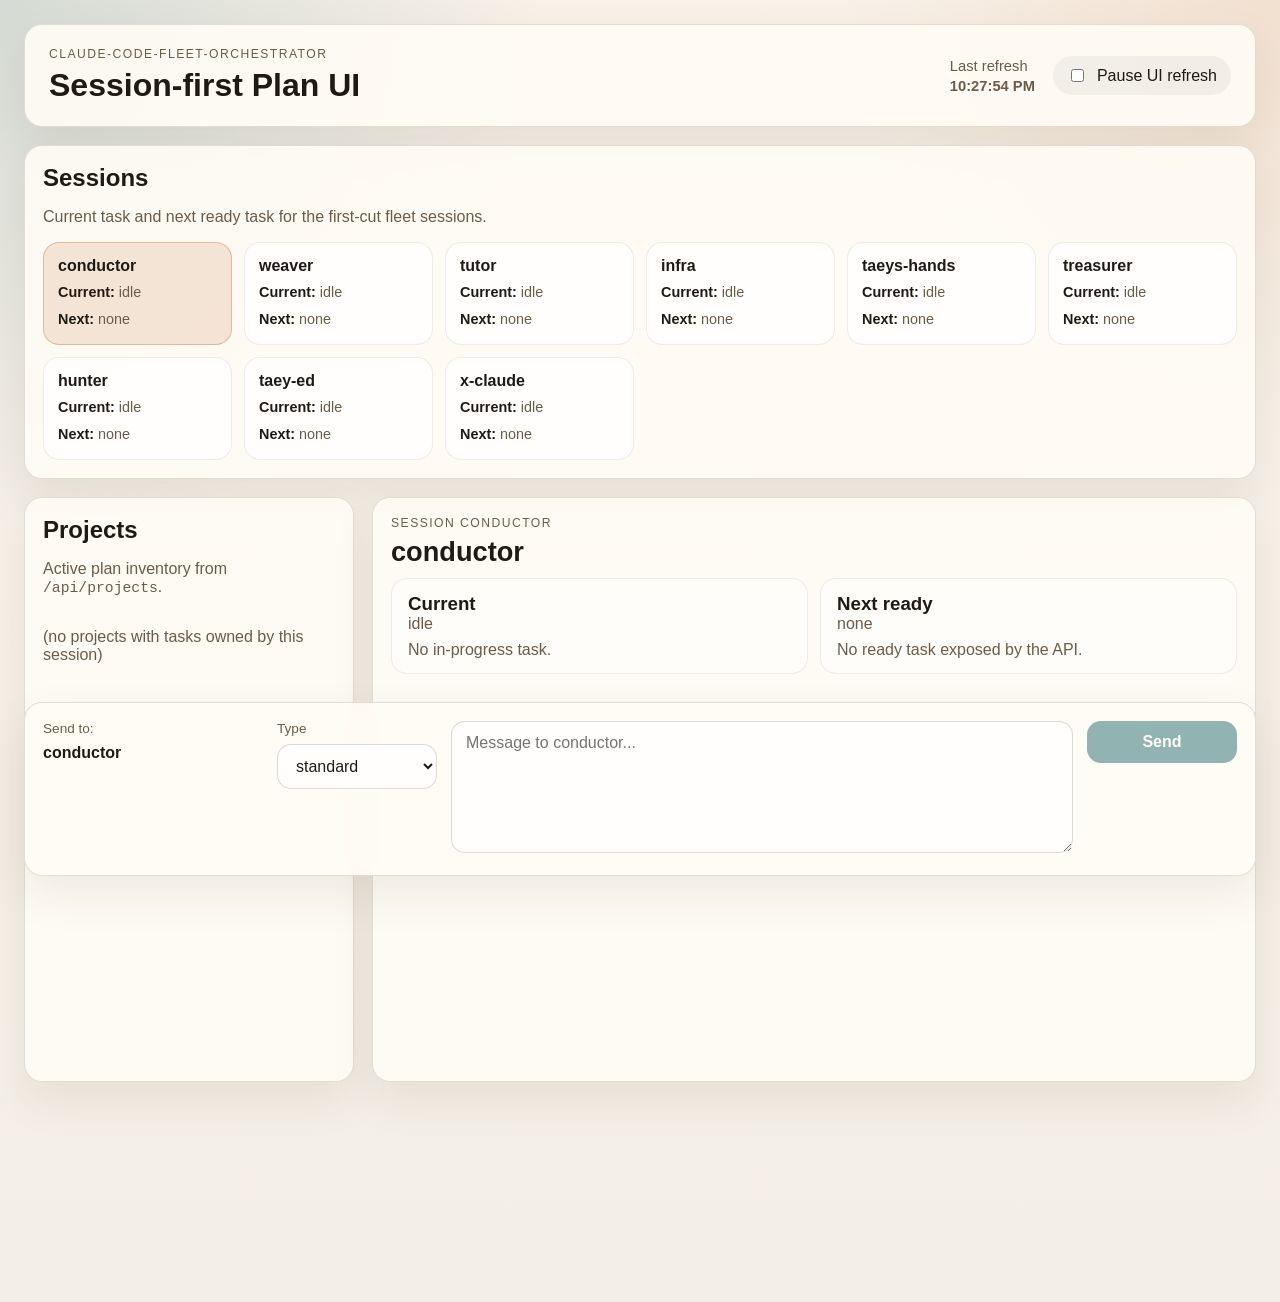
==== ui/index.html @ a8a3fcd7 "feat(refs-in-ui): 5-level refs + multi-section + root-relative resolution + dashboard drill-down" ====
<!DOCTYPE html>
<html lang="en">
<head>
  <meta charset="utf-8">
  <meta name="viewport" content="width=device-width, initial-scale=1">
  <title>Orchestrator Plan UI</title>
  <link rel="stylesheet" href="/ui/static/app.css">
</head>
<body>
  <div class="shell">
    <header class="topbar">
      <div>
        <p class="eyebrow">claude-code-fleet-orchestrator</p>
        <h1>Session-first Plan UI</h1>
      </div>
      <div class="topbar-controls">
        <div class="last-updated">
          <span>Last refresh</span>
          <strong id="last-updated">never</strong>
        </div>
        <label class="pause-toggle" title="Freezes UI auto-refresh while reading. Does NOT pause sessions or the discipline engine — that's per-session in Stage C.">
          <input type="checkbox" id="pause-toggle">
          <span>Pause UI refresh</span>
        </label>
      </div>
    </header>

    <section class="sessions-panel panel">
      <div class="panel-header">
        <h2>Sessions</h2>
        <p>Current task and next ready task for the first-cut fleet sessions.</p>
      </div>
      <div id="sessions-strip" class="sessions-strip"></div>
    </section>

    <main class="workspace">
      <aside class="projects-panel panel">
        <div class="panel-header">
          <h2>Projects</h2>
          <p>Active plan inventory from <code>/api/projects</code>.</p>
        </div>
        <div id="projects-list" class="projects-list"></div>
      </aside>

      <section class="details-panel panel">
        <div id="project-detail" class="project-detail empty-state">
          Select a project to inspect its phases, tasks, and user-stop-conditions.
        </div>
      </section>
    </main>

    <footer class="notify-bar panel">
      <form id="notify-form" class="notify-form">
        <div class="notify-meta">
          <span class="notify-target-label">Send to:</span>
          <strong id="notify-target">conductor</strong>
        </div>
        <label class="notify-type">
          <span>Type</span>
          <select id="notify-type">
            <option value="standard">standard</option>
            <option value="escalation">escalation</option>
            <option value="command">command</option>
            <option value="response_ready">response_ready</option>
          </select>
        </label>
        <label class="notify-input-wrap">
          <span class="visually-hidden">Session message</span>
          <textarea id="notify-input" rows="5" placeholder="Message to conductor..."></textarea>
        </label>
        <div class="notify-actions">
          <button id="notify-submit" type="submit" disabled>Send</button>
          <span id="notify-status" class="notify-status" aria-live="polite"></span>
        </div>
      </form>
    </footer>
  </div>

  <template id="status-badge-template">
    <span class="status-badge"></span>
  </template>

  <dialog id="ref-dialog">
    <form method="dialog">
      <h2 id="ref-dialog-title">Reference</h2>
      <p id="ref-dialog-meta" class="muted"></p>
      <pre id="ref-dialog-content"></pre>
      <button id="ref-dialog-close" type="button">Close</button>
    </form>
  </dialog>

  <script src="/ui/static/app.js"></script>
</body>
</html>
---- ui/static/app.css ----
:root {
  color-scheme: light;
  --bg: #f4efe6;
  --panel: rgba(255, 252, 246, 0.9);
  --panel-border: rgba(106, 83, 55, 0.18);
  --text: #1f1a14;
  --muted: #6b5b49;
  --accent: #0d5c63;
  --accent-soft: rgba(13, 92, 99, 0.12);
  --selected: rgba(201, 120, 60, 0.16);
  --pending: #b7791f;
  --doing: #0d5c63;
  --done: #2f855a;
  --failed: #c53030;
  --blocked: #7c3aed;
  --shadow: 0 18px 45px rgba(52, 36, 16, 0.08);
  --radius: 18px;
}

* {
  box-sizing: border-box;
}

body {
  margin: 0;
  min-height: 100vh;
  font-family: "IBM Plex Sans", "Segoe UI", sans-serif;
  color: var(--text);
  background:
    radial-gradient(circle at top left, rgba(13, 92, 99, 0.15), transparent 30%),
    radial-gradient(circle at top right, rgba(201, 120, 60, 0.14), transparent 24%),
    linear-gradient(180deg, #f8f1e8 0%, var(--bg) 100%);
}

code {
  font-family: "IBM Plex Mono", "SFMono-Regular", monospace;
  font-size: 0.92em;
}

.shell {
  padding: 24px;
  display: grid;
  gap: 18px;
  padding-bottom: 220px;
}

.topbar,
.panel {
  background: var(--panel);
  border: 1px solid var(--panel-border);
  box-shadow: var(--shadow);
  border-radius: var(--radius);
}

.topbar {
  display: flex;
  justify-content: space-between;
  align-items: center;
  gap: 24px;
  padding: 22px 24px;
}

.eyebrow {
  margin: 0 0 6px;
  text-transform: uppercase;
  letter-spacing: 0.12em;
  font-size: 0.76rem;
  color: var(--muted);
}

.topbar h1 {
  margin: 0;
  font-size: 2rem;
}

.topbar-controls {
  display: flex;
  align-items: center;
  gap: 18px;
}

.last-updated {
  display: grid;
  gap: 4px;
  font-size: 0.92rem;
  color: var(--muted);
}

.pause-toggle {
  display: inline-flex;
  align-items: center;
  gap: 10px;
  border-radius: 999px;
  padding: 10px 14px;
  background: rgba(31, 26, 20, 0.05);
  cursor: pointer;
}

.workspace {
  display: grid;
  grid-template-columns: 330px minmax(0, 1fr);
  gap: 18px;
  min-height: 65vh;
}

.panel {
  padding: 18px;
}

.panel-header h2,
.phase-header h3 {
  margin: 0;
}

.panel-header p,
.project-meta,
.session-meta,
.empty-hint,
.muted {
  color: var(--muted);
}

.sessions-strip {
  display: grid;
  grid-template-columns: repeat(auto-fit, minmax(170px, 1fr));
  gap: 12px;
}

.session-card,
.project-card,
.phase-card {
  border: 1px solid rgba(31, 26, 20, 0.08);
  background: rgba(255, 255, 255, 0.7);
  border-radius: 16px;
  transition: transform 140ms ease, border-color 140ms ease, background 140ms ease;
}

.session-card,
.project-card {
  cursor: pointer;
}

.session-card:hover,
.project-card:hover {
  transform: translateY(-1px);
  border-color: rgba(13, 92, 99, 0.28);
}

.session-card {
  padding: 14px;
  display: grid;
  gap: 8px;
}

.session-card.active,
.project-card.active {
  background: var(--selected);
  border-color: rgba(201, 120, 60, 0.4);
}

.session-name,
.project-card h3 {
  margin: 0;
  font-size: 1rem;
}

.session-line {
  font-size: 0.9rem;
  line-height: 1.35;
}

.projects-list,
.project-phases {
  display: grid;
  gap: 12px;
}

.project-card {
  padding: 14px;
  display: grid;
  gap: 10px;
}

.project-stats {
  display: flex;
  flex-wrap: wrap;
  gap: 8px;
  font-size: 0.83rem;
  color: var(--muted);
}

.status-row {
  display: flex;
  align-items: center;
  justify-content: space-between;
  gap: 10px;
}

.status-badge {
  display: inline-flex;
  align-items: center;
  justify-content: center;
  border-radius: 999px;
  padding: 4px 10px;
  font-size: 0.78rem;
  font-weight: 600;
  text-transform: lowercase;
  background: rgba(31, 26, 20, 0.08);
}

.status-badge.pending { background: rgba(183, 121, 31, 0.14); color: var(--pending); }
.status-badge.in_progress { background: rgba(13, 92, 99, 0.14); color: var(--doing); }
.status-badge.completed { background: rgba(47, 133, 90, 0.14); color: var(--done); }
.status-badge.failed { background: rgba(197, 48, 48, 0.14); color: var(--failed); }
.status-badge.blocked { background: rgba(124, 58, 237, 0.12); color: var(--blocked); }
.status-badge.active { background: rgba(13, 92, 99, 0.14); color: var(--doing); }

.details-panel {
  overflow: hidden;
}

.project-detail {
  display: grid;
  gap: 18px;
}

.summary-grid {
  display: grid;
  grid-template-columns: repeat(auto-fit, minmax(220px, 1fr));
  gap: 12px;
}

.summary-card {
  border: 1px solid rgba(31, 26, 20, 0.08);
  border-radius: 16px;
  background: rgba(255, 255, 255, 0.58);
  padding: 14px 16px;
}

.summary-card h3,
.summary-card p {
  margin: 0;
}

.summary-card p + p {
  margin-top: 8px;
}

.project-detail.empty-state {
  min-height: 100%;
  place-items: center;
  text-align: center;
  font-size: 1.02rem;
  padding: 42px 18px;
}

.project-header {
  display: grid;
  gap: 10px;
}

.project-header h2 {
  margin: 0;
  font-size: 1.7rem;
}

.project-meta {
  display: flex;
  flex-wrap: wrap;
  gap: 14px;
  font-size: 0.9rem;
}

.stop-conditions {
  border: 1px solid rgba(31, 26, 20, 0.08);
  border-radius: 16px;
  padding: 14px 16px;
  background: rgba(255, 255, 255, 0.56);
}

.stop-conditions h3 {
  margin: 0 0 8px;
}

.stop-conditions ul {
  margin: 0;
  padding-left: 18px;
}

.phase-card {
  padding: 16px;
  display: grid;
  gap: 14px;
}

.phase-header {
  display: flex;
  justify-content: space-between;
  gap: 16px;
}

.phase-title {
  display: grid;
  gap: 4px;
}

.mini-bars {
  display: flex;
  gap: 6px;
  flex-wrap: wrap;
}

.mini-bar {
  min-width: 60px;
  padding: 6px 8px;
  border-radius: 12px;
  font-size: 0.8rem;
  font-weight: 600;
  text-align: center;
}

.mini-bar.pending { background: rgba(183, 121, 31, 0.14); color: var(--pending); }
.mini-bar.in_progress { background: rgba(13, 92, 99, 0.14); color: var(--doing); }
.mini-bar.completed { background: rgba(47, 133, 90, 0.14); color: var(--done); }
.mini-bar.failed { background: rgba(197, 48, 48, 0.14); color: var(--failed); }

.tasks-table {
  width: 100%;
  border-collapse: collapse;
  font-size: 0.92rem;
}

.tasks-table th,
.tasks-table td {
  text-align: left;
  padding: 10px 8px;
  border-top: 1px solid rgba(31, 26, 20, 0.08);
  vertical-align: top;
}

.tasks-table th {
  color: var(--muted);
  font-weight: 600;
}

.task-id {
  font-weight: 600;
}

.task-description {
  display: block;
  margin-top: 4px;
  color: var(--muted);
  font-size: 0.84rem;
  line-height: 1.35;
}

.priority-pill,
.blocked-pill {
  display: inline-flex;
  align-items: center;
  border-radius: 999px;
  padding: 4px 10px;
  background: rgba(31, 26, 20, 0.07);
  font-size: 0.8rem;
}

.blocked-pill {
  background: rgba(124, 58, 237, 0.12);
  color: var(--blocked);
}

.notify-bar {
  position: fixed;
  left: 24px;
  right: 24px;
  bottom: 24px;
  z-index: 10;
  backdrop-filter: blur(14px);
}

.notify-form {
  display: grid;
  grid-template-columns: minmax(160px, 220px) 160px minmax(0, 1fr) 150px;
  gap: 14px;
  align-items: stretch;
}

.notify-meta,
.notify-type,
.notify-actions {
  display: grid;
  gap: 8px;
  align-content: start;
}

.notify-target-label,
.notify-type span {
  color: var(--muted);
  font-size: 0.85rem;
}

.notify-type select,
.notify-input-wrap textarea,
.notify-actions button {
  font: inherit;
}

.notify-type select,
.notify-input-wrap textarea {
  width: 100%;
  border: 1px solid rgba(31, 26, 20, 0.16);
  border-radius: 14px;
  background: rgba(255, 255, 255, 0.86);
  padding: 12px 14px;
  color: var(--text);
}

.notify-input-wrap textarea {
  min-height: 132px;
  resize: vertical;
}

.notify-actions button {
  border: none;
  border-radius: 14px;
  background: var(--accent);
  color: white;
  font-weight: 700;
  padding: 12px 16px;
  cursor: pointer;
}

.notify-actions button:disabled {
  cursor: not-allowed;
  opacity: 0.45;
}

.notify-status {
  min-height: 1.3em;
  font-size: 0.9rem;
  color: var(--muted);
}

.notify-status.success {
  color: var(--done);
}

.notify-status.error {
  color: var(--failed);
}

.notify-status.pending {
  color: var(--doing);
}

.visually-hidden {
  position: absolute;
  width: 1px;
  height: 1px;
  padding: 0;
  margin: -1px;
  overflow: hidden;
  clip: rect(0, 0, 0, 0);
  white-space: nowrap;
  border: 0;
}

@media (max-width: 1100px) {
  .workspace {
    grid-template-columns: 1fr;
  }
}

@media (max-width: 720px) {
  .shell {
    padding: 14px;
  }

  .topbar {
    flex-direction: column;
    align-items: flex-start;
  }

  .topbar-controls {
    width: 100%;
    justify-content: space-between;
  }

  .phase-header {
    flex-direction: column;
  }

  .notify-bar {
    left: 14px;
    right: 14px;
    bottom: 14px;
  }

  .notify-form {
    grid-template-columns: 1fr;
  }

  .tasks-table,
  .tasks-table thead,
  .tasks-table tbody,
  .tasks-table tr,
  .tasks-table th,
  .tasks-table td {
    display: block;
    width: 100%;
  }

  .tasks-table thead {
    display: none;
  }

  .tasks-table tr {
    padding: 10px 0;
    border-top: 1px solid rgba(31, 26, 20, 0.08);
  }

  .tasks-table td {
    border-top: none;
    padding: 4px 0;
  }

  .tasks-table td::before {
    content: attr(data-label);
    display: block;
    color: var(--muted);
    font-size: 0.76rem;
    text-transform: uppercase;
    letter-spacing: 0.06em;
    margin-bottom: 2px;
  }
}
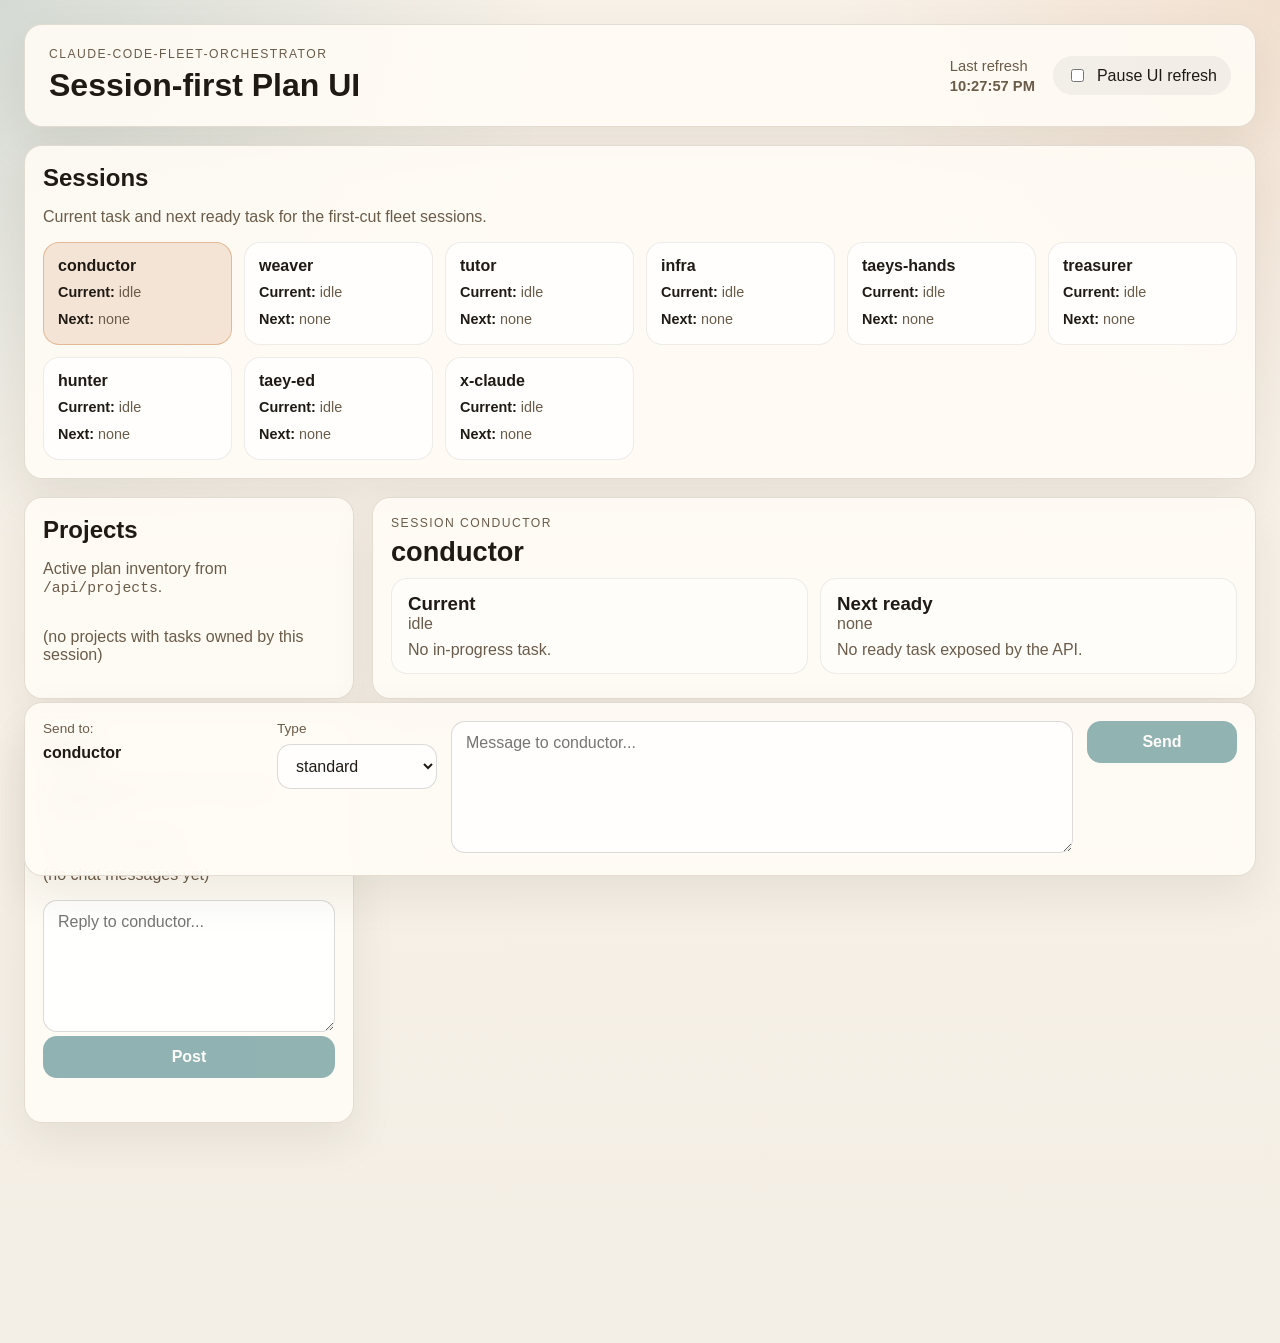
==== commit af300d05: "feat(chat): bi-directional lineage-keyed chat stream + open-questions register + escalate + promote-" ====
--- a/ui/index.html
+++ b/ui/index.html
@@ -47,6 +47,25 @@
           Select a project to inspect its phases, tasks, and user-stop-conditions.
         </div>
       </section>
+
+      <aside class="chat-panel panel" aria-label="Private lineage chat">
+        <div class="panel-header">
+          <h2>Chat</h2>
+          <p>Private lineage stream and open questions.</p>
+        </div>
+        <div id="chat-open-questions" class="open-questions"></div>
+        <div id="chat-history" class="chat-history" aria-live="polite"></div>
+        <form id="chat-form" class="chat-form">
+          <label class="notify-input-wrap">
+            <span class="visually-hidden">Chat reply</span>
+            <textarea id="chat-input" rows="4" placeholder="Reply to conductor..."></textarea>
+          </label>
+          <div class="notify-actions">
+            <button id="chat-submit" type="submit" disabled>Post</button>
+            <span id="chat-status" class="notify-status" aria-live="polite"></span>
+          </div>
+        </form>
+      </aside>
     </main>
 
     <footer class="notify-bar panel">
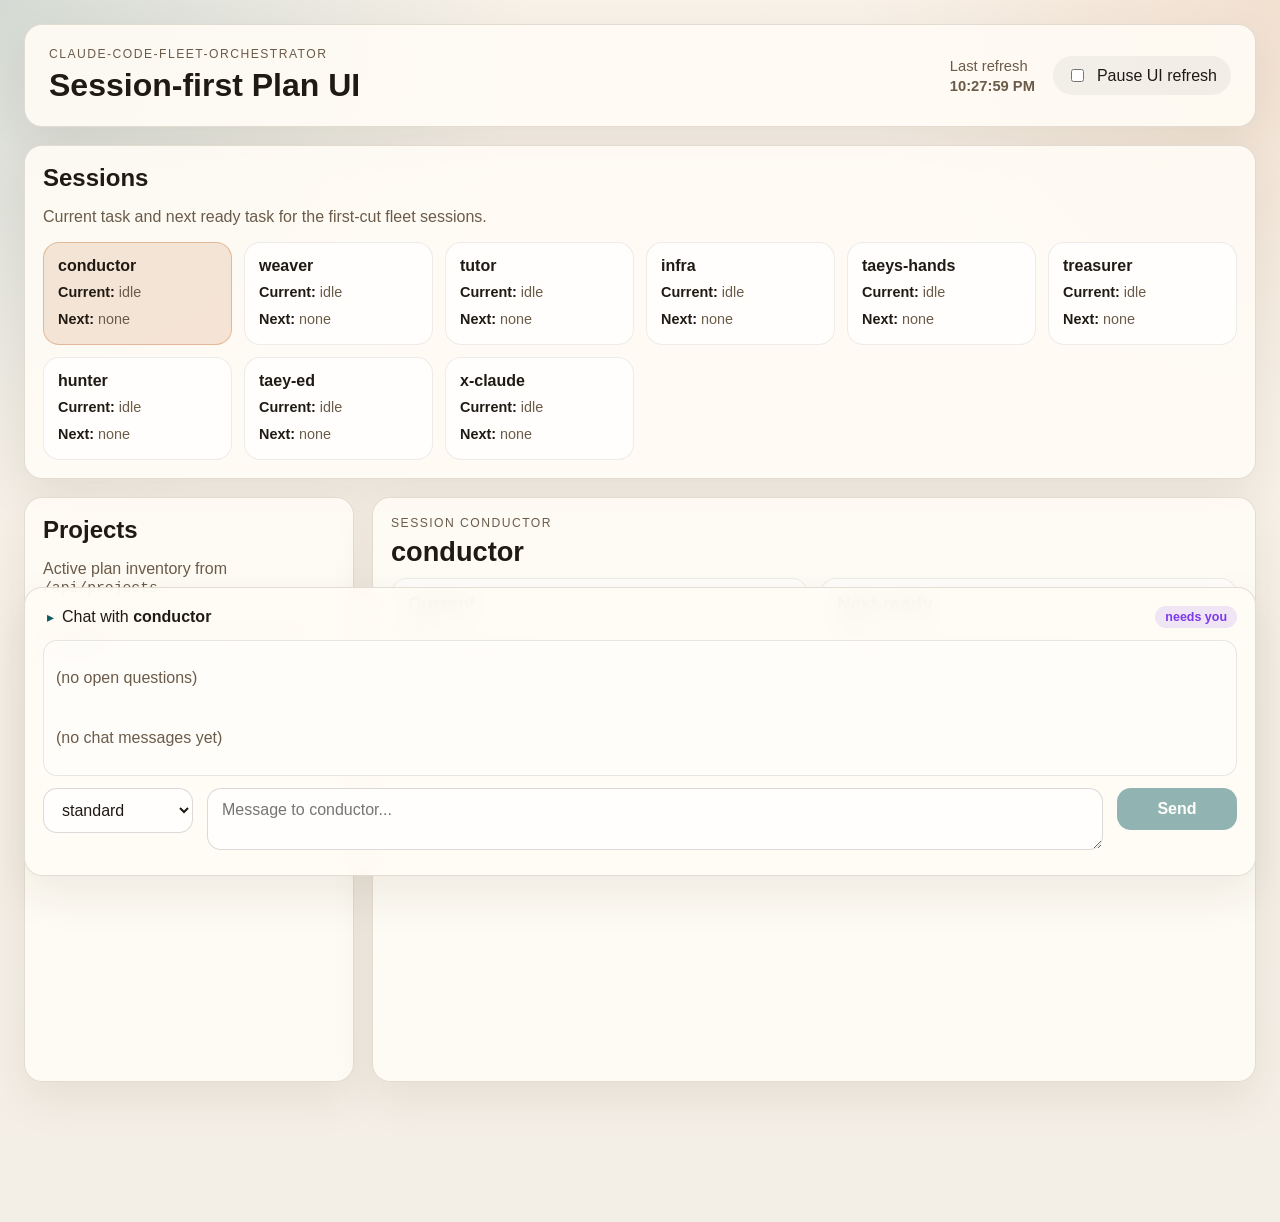
==== commit c780d1a6: "feat(ui): unify session comms into one floating expandable chat bar Collapse the separate sidebar ch" ====
--- a/ui/index.html
+++ b/ui/index.html
@@ -47,35 +47,24 @@
           Select a project to inspect its phases, tasks, and user-stop-conditions.
         </div>
       </section>
+    </main>
 
-      <aside class="chat-panel panel" aria-label="Private lineage chat">
-        <div class="panel-header">
-          <h2>Chat</h2>
-          <p>Private lineage stream and open questions.</p>
-        </div>
+    <footer class="chat-bar panel" id="chat-bar">
+      <div class="chat-bar-header">
+        <button type="button" id="chat-expand-toggle" class="chat-expand-toggle"
+                aria-expanded="false" aria-controls="chat-history-wrap">
+          <span class="chat-expand-arrow" aria-hidden="true">▸</span>
+          <span>Chat with <strong id="chat-target">conductor</strong></span>
+        </button>
+        <span id="chat-needs-you" class="status-badge blocked" hidden>needs you</span>
+      </div>
+      <div id="chat-history-wrap" class="chat-history-wrap" hidden>
         <div id="chat-open-questions" class="open-questions"></div>
         <div id="chat-history" class="chat-history" aria-live="polite"></div>
-        <form id="chat-form" class="chat-form">
-          <label class="notify-input-wrap">
-            <span class="visually-hidden">Chat reply</span>
-            <textarea id="chat-input" rows="4" placeholder="Reply to conductor..."></textarea>
-          </label>
-          <div class="notify-actions">
-            <button id="chat-submit" type="submit" disabled>Post</button>
-            <span id="chat-status" class="notify-status" aria-live="polite"></span>
-          </div>
-        </form>
-      </aside>
-    </main>
-
-    <footer class="notify-bar panel">
-      <form id="notify-form" class="notify-form">
-        <div class="notify-meta">
-          <span class="notify-target-label">Send to:</span>
-          <strong id="notify-target">conductor</strong>
-        </div>
-        <label class="notify-type">
-          <span>Type</span>
+      </div>
+      <form id="chat-form" class="chat-form">
+        <label class="notify-type" title="Delivery type for the session inbox">
+          <span class="visually-hidden">Type</span>
           <select id="notify-type">
             <option value="standard">standard</option>
             <option value="escalation">escalation</option>
@@ -84,12 +73,12 @@
           </select>
         </label>
         <label class="notify-input-wrap">
-          <span class="visually-hidden">Session message</span>
-          <textarea id="notify-input" rows="5" placeholder="Message to conductor..."></textarea>
+          <span class="visually-hidden">Message</span>
+          <textarea id="chat-input" rows="2" placeholder="Message to conductor..."></textarea>
         </label>
         <div class="notify-actions">
-          <button id="notify-submit" type="submit" disabled>Send</button>
-          <span id="notify-status" class="notify-status" aria-live="polite"></span>
+          <button id="chat-submit" type="submit" disabled>Send</button>
+          <span id="chat-status" class="notify-status" aria-live="polite"></span>
         </div>
       </form>
     </footer>
--- a/ui/static/app.css
+++ b/ui/static/app.css
@@ -41,7 +41,7 @@
   padding: 24px;
   display: grid;
   gap: 18px;
-  padding-bottom: 220px;
+  padding-bottom: 140px;
 }
 
 .topbar,
@@ -370,23 +370,76 @@
   color: var(--blocked);
 }
 
-.notify-bar {
+.chat-bar {
   position: fixed;
   left: 24px;
   right: 24px;
   bottom: 24px;
   z-index: 10;
   backdrop-filter: blur(14px);
-}
-
-.notify-form {
-  display: grid;
-  grid-template-columns: minmax(160px, 220px) 160px minmax(0, 1fr) 150px;
+  display: flex;
+  flex-direction: column;
+  gap: 12px;
+  max-height: calc(100vh - 48px);
+}
+
+.chat-bar-header {
+  display: flex;
+  align-items: center;
+  justify-content: space-between;
+  gap: 10px;
+}
+
+.chat-expand-toggle {
+  display: inline-flex;
+  align-items: center;
+  gap: 8px;
+  border: none;
+  background: transparent;
+  font: inherit;
+  color: var(--text);
+  cursor: pointer;
+  padding: 2px 4px;
+}
+
+.chat-expand-arrow {
+  display: inline-block;
+  transition: transform 140ms ease;
+  color: var(--accent);
+  font-size: 0.9rem;
+}
+
+.chat-bar.expanded .chat-expand-arrow {
+  transform: rotate(90deg);
+}
+
+.chat-history-wrap {
+  border: 1px solid rgba(31, 26, 20, 0.1);
+  border-radius: 14px;
+  background: rgba(255, 255, 255, 0.5);
+  padding: 12px;
+  overflow-y: auto;
+  max-height: 46vh;
+  display: grid;
+  gap: 10px;
+}
+
+.chat-history {
+  display: grid;
+  gap: 10px;
+}
+
+.chat-history .summary-card {
+  padding: 10px 12px;
+}
+
+.chat-form {
+  display: grid;
+  grid-template-columns: 150px minmax(0, 1fr) 120px;
   gap: 14px;
   align-items: stretch;
 }
 
-.notify-meta,
 .notify-type,
 .notify-actions {
   display: grid;
@@ -394,7 +447,6 @@
   align-content: start;
 }
 
-.notify-target-label,
 .notify-type span {
   color: var(--muted);
   font-size: 0.85rem;
@@ -417,7 +469,7 @@
 }
 
 .notify-input-wrap textarea {
-  min-height: 132px;
+  min-height: 48px;
   resize: vertical;
 }
 
@@ -491,13 +543,13 @@
     flex-direction: column;
   }
 
-  .notify-bar {
+  .chat-bar {
     left: 14px;
     right: 14px;
     bottom: 14px;
   }
 
-  .notify-form {
+  .chat-form {
     grid-template-columns: 1fr;
   }
 
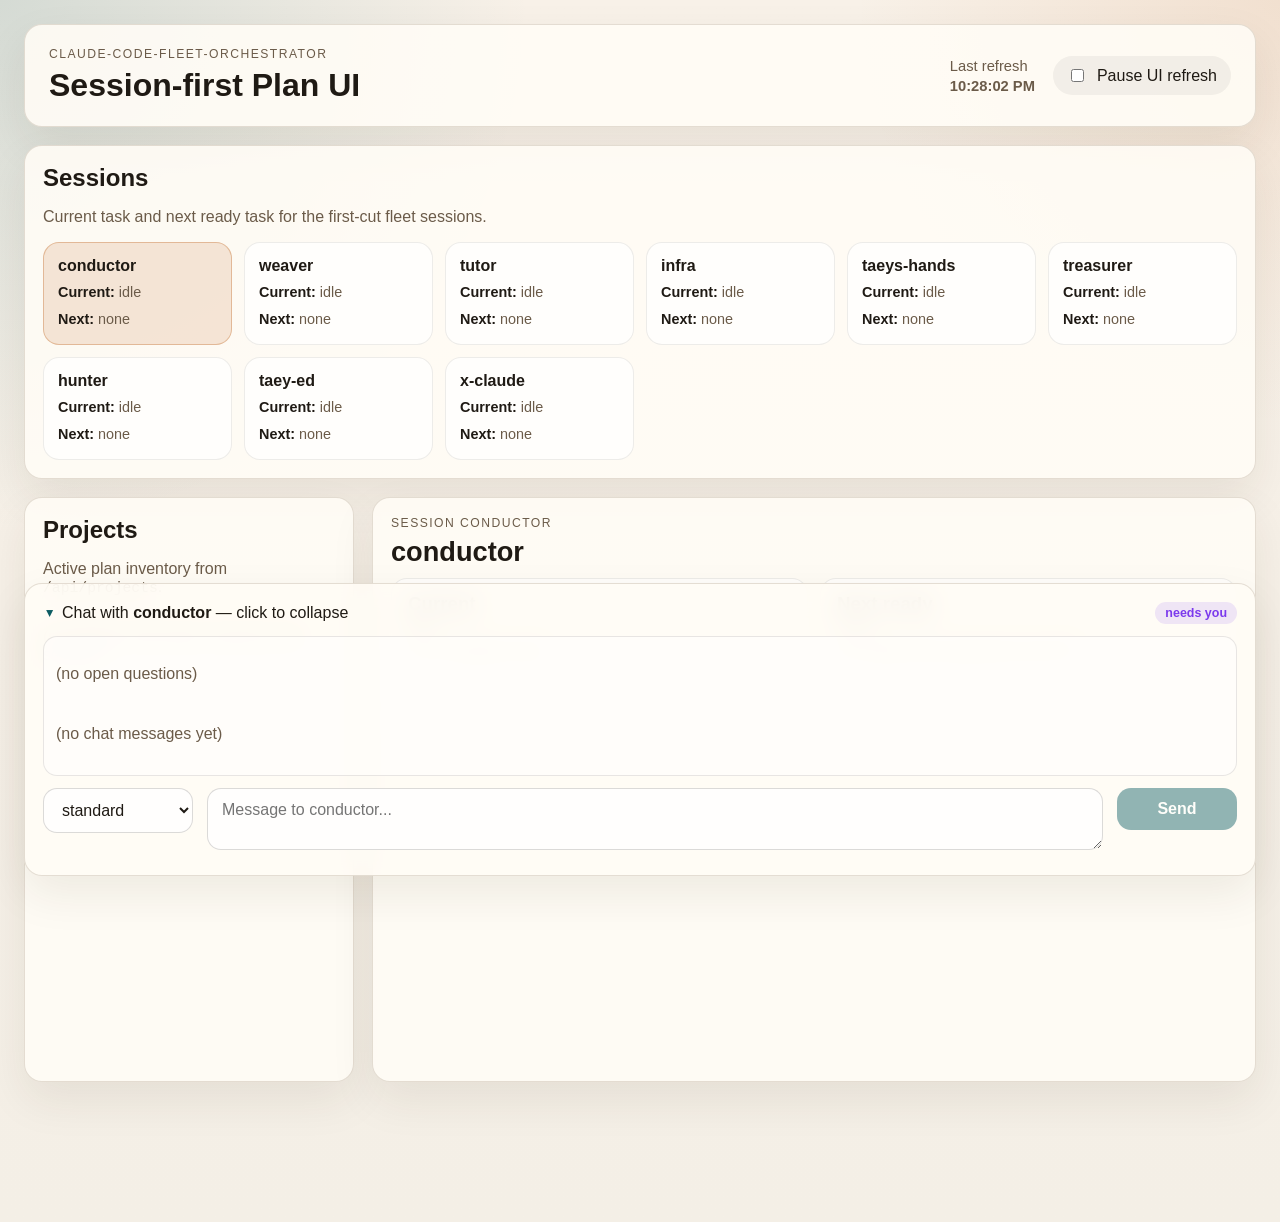
==== commit 143f505c: "fix(chat): behave like a real AI chat + scrap usage meter The chat history defaulted to a HIDDEN con" ====
--- a/ui/index.html
+++ b/ui/index.html
@@ -4,7 +4,7 @@
   <meta charset="utf-8">
   <meta name="viewport" content="width=device-width, initial-scale=1">
   <title>Orchestrator Plan UI</title>
-  <link rel="stylesheet" href="/ui/static/app.css">
+  <link rel="stylesheet" href="/ui/static/app.css?v=3">
 </head>
 <body>
   <div class="shell">
@@ -49,16 +49,16 @@
       </section>
     </main>
 
-    <footer class="chat-bar panel" id="chat-bar">
+    <footer class="chat-bar panel expanded" id="chat-bar">
       <div class="chat-bar-header">
         <button type="button" id="chat-expand-toggle" class="chat-expand-toggle"
-                aria-expanded="false" aria-controls="chat-history-wrap">
+                aria-expanded="true" aria-controls="chat-history-wrap">
           <span class="chat-expand-arrow" aria-hidden="true">▸</span>
-          <span>Chat with <strong id="chat-target">conductor</strong></span>
+          <span>Chat with <strong id="chat-target">conductor</strong> — click to collapse</span>
         </button>
         <span id="chat-needs-you" class="status-badge blocked" hidden>needs you</span>
       </div>
-      <div id="chat-history-wrap" class="chat-history-wrap" hidden>
+      <div id="chat-history-wrap" class="chat-history-wrap">
         <div id="chat-open-questions" class="open-questions"></div>
         <div id="chat-history" class="chat-history" aria-live="polite"></div>
       </div>
@@ -97,6 +97,6 @@
     </form>
   </dialog>
 
-  <script src="/ui/static/app.js"></script>
+  <script src="/ui/static/app.js?v=3"></script>
 </body>
 </html>
--- a/ui/static/app.css
+++ b/ui/static/app.css
@@ -419,9 +419,11 @@
   background: rgba(255, 255, 255, 0.5);
   padding: 12px;
   overflow-y: auto;
+  min-height: 140px;
   max-height: 46vh;
   display: grid;
   gap: 10px;
+  align-content: start;
 }
 
 .chat-history {
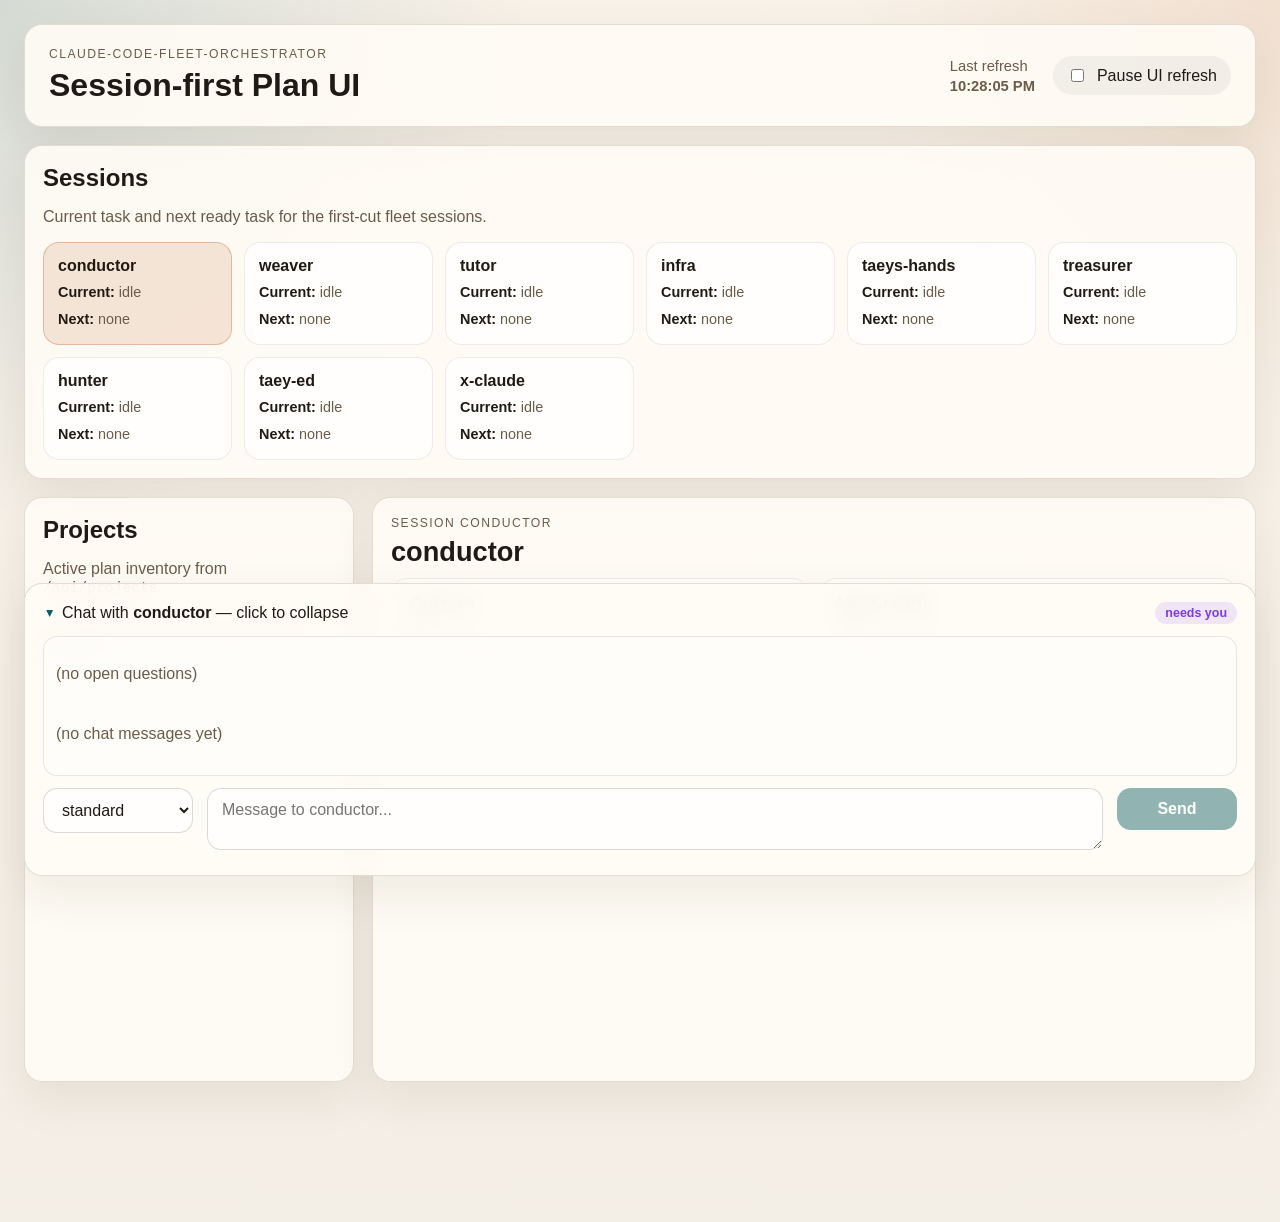
==== commit d5247701: "fix(chat): collapse now actually hides history (.chat-history-wrap[hidden]) The class set display:gr" ====
--- a/ui/index.html
+++ b/ui/index.html
@@ -4,7 +4,7 @@
   <meta charset="utf-8">
   <meta name="viewport" content="width=device-width, initial-scale=1">
   <title>Orchestrator Plan UI</title>
-  <link rel="stylesheet" href="/ui/static/app.css?v=3">
+  <link rel="stylesheet" href="/ui/static/app.css?v=4">
 </head>
 <body>
   <div class="shell">
@@ -97,6 +97,6 @@
     </form>
   </dialog>
 
-  <script src="/ui/static/app.js?v=3"></script>
+  <script src="/ui/static/app.js?v=4"></script>
 </body>
 </html>
--- a/ui/static/app.css
+++ b/ui/static/app.css
@@ -426,6 +426,12 @@
   align-content: start;
 }
 
+/* The class sets display:grid, which would otherwise beat the [hidden]
+   attribute's display:none — so collapse must explicitly win here. */
+.chat-history-wrap[hidden] {
+  display: none;
+}
+
 .chat-history {
   display: grid;
   gap: 10px;
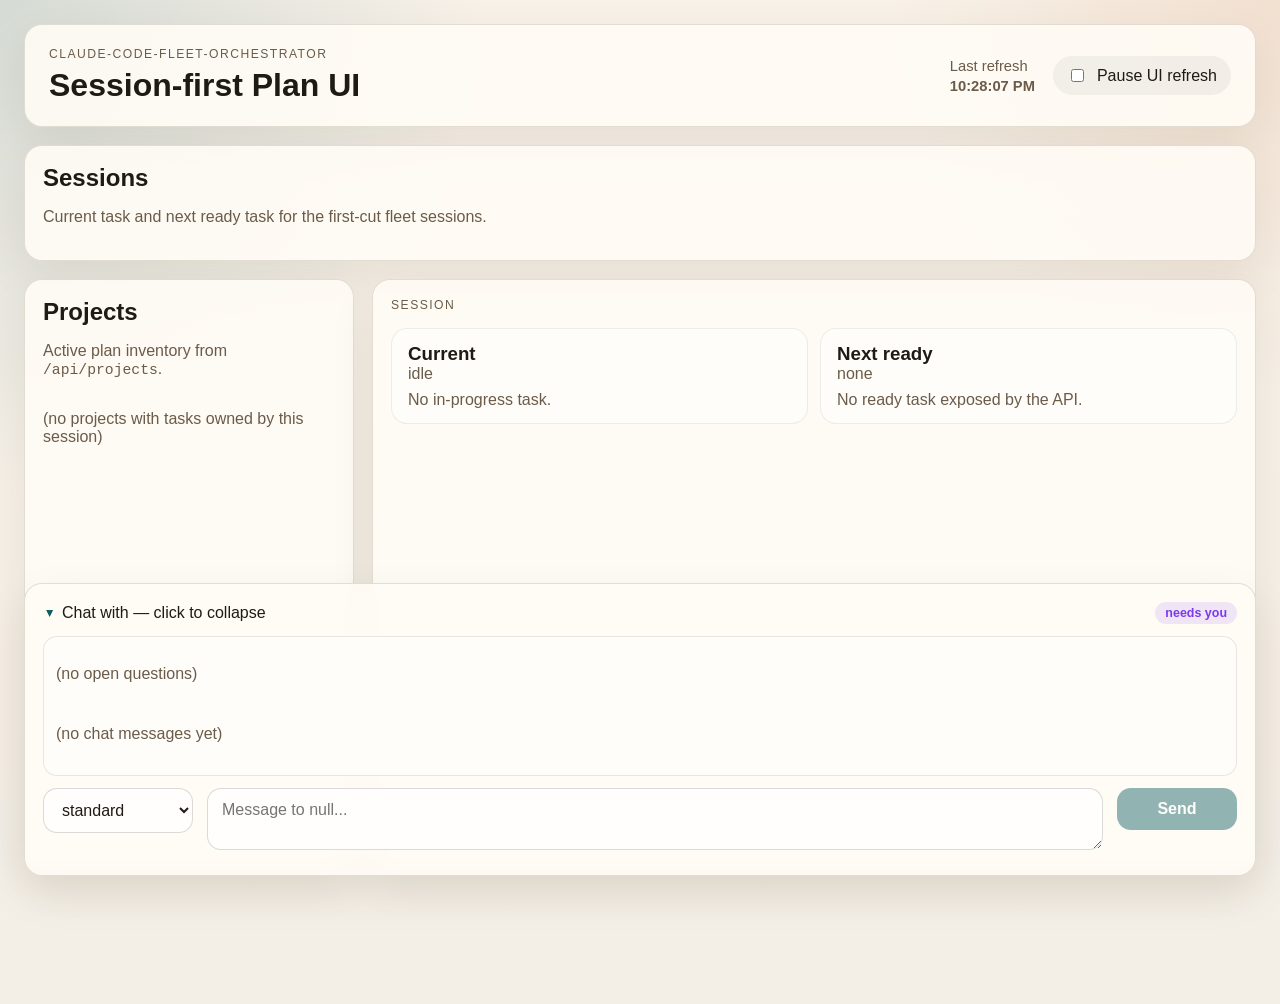
==== commit f0e0d6db: "fix(op2): dashboard stale-panel + slug-on-cards + /api/projects/{id} null fields (production dogfood" ====
--- a/ui/index.html
+++ b/ui/index.html
@@ -4,7 +4,7 @@
   <meta charset="utf-8">
   <meta name="viewport" content="width=device-width, initial-scale=1">
   <title>Orchestrator Plan UI</title>
-  <link rel="stylesheet" href="/ui/static/app.css?v=4">
+  <link rel="stylesheet" href="/ui/static/app.css?v=5">
 </head>
 <body>
   <div class="shell">
@@ -97,6 +97,6 @@
     </form>
   </dialog>
 
-  <script src="/ui/static/app.js?v=4"></script>
+  <script src="/ui/static/app.js?v=5"></script>
 </body>
 </html>
--- a/ui/static/app.css
+++ b/ui/static/app.css
@@ -164,6 +164,14 @@
   font-size: 1rem;
 }
 
+.project-slug {
+  margin: 4px 0 0;
+  font-family: "IBM Plex Mono", "SFMono-Regular", monospace;
+  font-size: 0.8rem;
+  color: var(--muted);
+  overflow-wrap: anywhere;
+}
+
 .session-line {
   font-size: 0.9rem;
   line-height: 1.35;
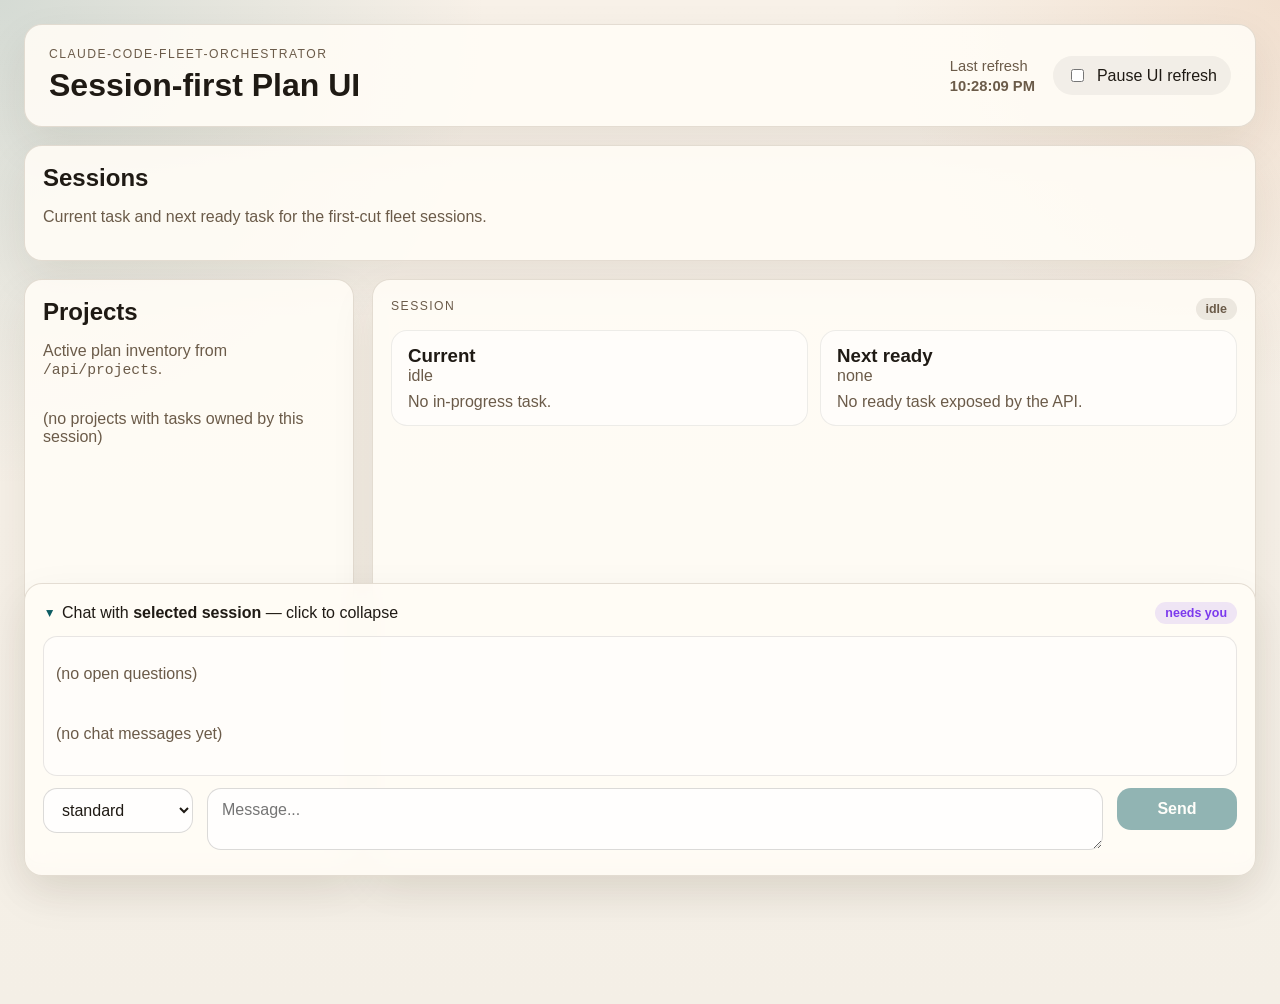
==== commit 1daa5c6e: "Remove fleet identity from orchestrator defaults" ====
--- a/ui/index.html
+++ b/ui/index.html
@@ -54,7 +54,7 @@
         <button type="button" id="chat-expand-toggle" class="chat-expand-toggle"
                 aria-expanded="true" aria-controls="chat-history-wrap">
           <span class="chat-expand-arrow" aria-hidden="true">▸</span>
-          <span>Chat with <strong id="chat-target">conductor</strong> — click to collapse</span>
+          <span>Chat with <strong id="chat-target">selected session</strong> — click to collapse</span>
         </button>
         <span id="chat-needs-you" class="status-badge blocked" hidden>needs you</span>
       </div>
@@ -74,7 +74,7 @@
         </label>
         <label class="notify-input-wrap">
           <span class="visually-hidden">Message</span>
-          <textarea id="chat-input" rows="2" placeholder="Message to conductor..."></textarea>
+          <textarea id="chat-input" rows="2" placeholder="Message..."></textarea>
         </label>
         <div class="notify-actions">
           <button id="chat-submit" type="submit" disabled>Send</button>
--- a/ui/static/app.css
+++ b/ui/static/app.css
@@ -222,6 +222,7 @@
 .status-badge.failed { background: rgba(197, 48, 48, 0.14); color: var(--failed); }
 .status-badge.blocked { background: rgba(124, 58, 237, 0.12); color: var(--blocked); }
 .status-badge.active { background: rgba(13, 92, 99, 0.14); color: var(--doing); }
+.status-badge.idle { background: rgba(107, 91, 73, 0.12); color: var(--muted); }
 
 .details-panel {
   overflow: hidden;
@@ -293,6 +294,47 @@
 .stop-conditions ul {
   margin: 0;
   padding-left: 18px;
+}
+
+.question-answer {
+  display: grid;
+  grid-template-columns: minmax(0, 1fr) auto;
+  gap: 8px;
+  margin-top: 8px;
+}
+
+.question-answer textarea {
+  min-height: 42px;
+  resize: vertical;
+}
+
+.question-answer textarea,
+.question-answer button {
+  font: inherit;
+}
+
+.question-answer textarea {
+  width: 100%;
+  border: 1px solid rgba(31, 26, 20, 0.16);
+  border-radius: 8px;
+  background: rgba(255, 255, 255, 0.86);
+  padding: 9px 10px;
+  color: var(--text);
+}
+
+.question-answer button {
+  border: none;
+  border-radius: 8px;
+  background: var(--accent);
+  color: white;
+  font-weight: 700;
+  padding: 9px 12px;
+  cursor: pointer;
+}
+
+.question-answer button:disabled {
+  cursor: not-allowed;
+  opacity: 0.45;
 }
 
 .phase-card {
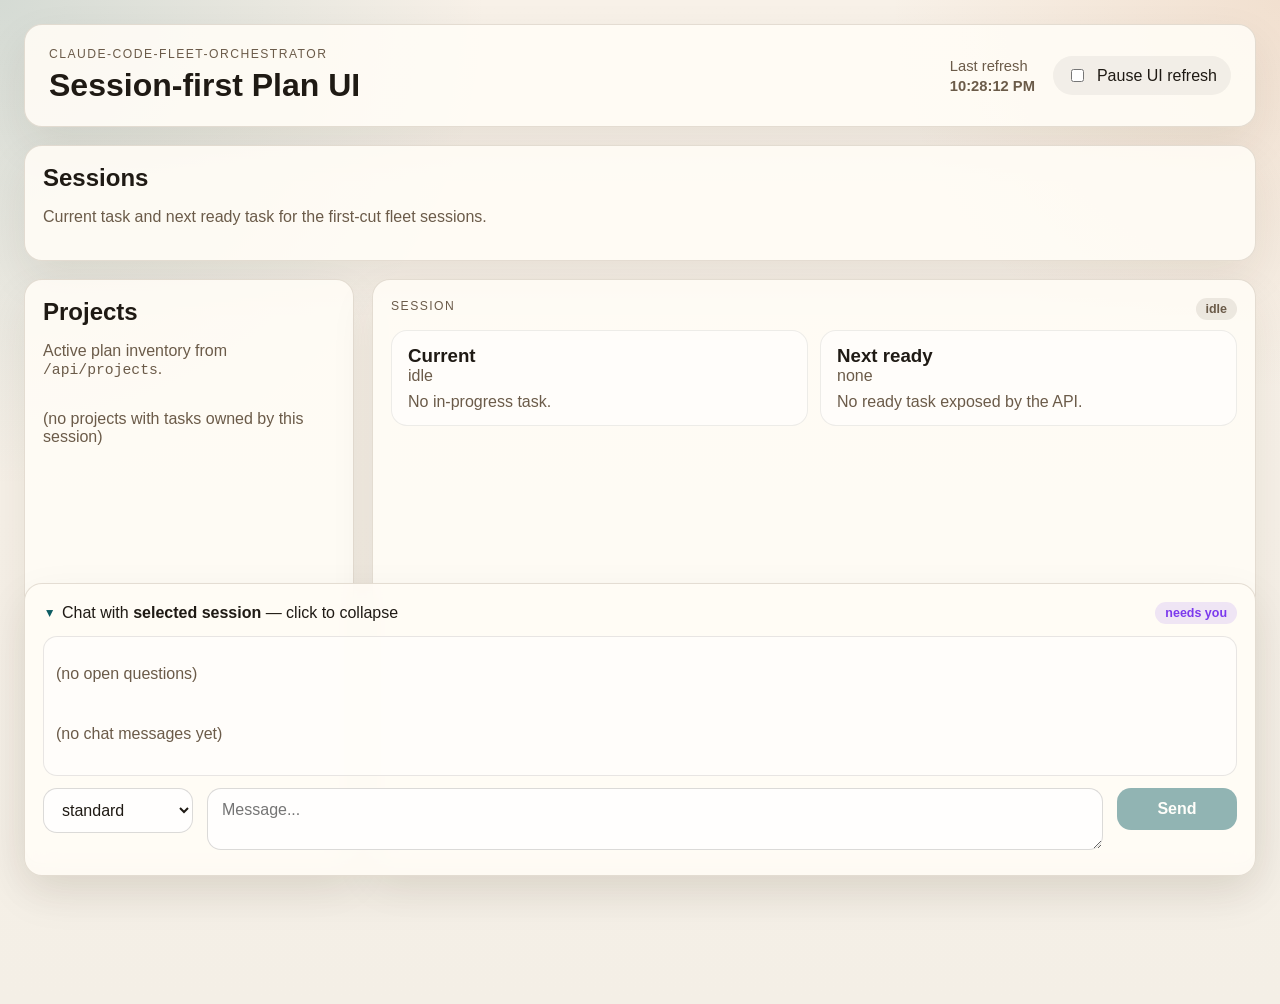
==== commit d25c5b8d: "Add supervisor status badges Closes hitl-no-zombie::p2-badge" ====
--- a/ui/index.html
+++ b/ui/index.html
@@ -4,7 +4,7 @@
   <meta charset="utf-8">
   <meta name="viewport" content="width=device-width, initial-scale=1">
   <title>Orchestrator Plan UI</title>
-  <link rel="stylesheet" href="/ui/static/app.css?v=5">
+  <link rel="stylesheet" href="/ui/static/app.css?v=6">
 </head>
 <body>
   <div class="shell">
@@ -97,6 +97,6 @@
     </form>
   </dialog>
 
-  <script src="/ui/static/app.js?v=5"></script>
+  <script src="/ui/static/app.js?v=6"></script>
 </body>
 </html>
--- a/ui/static/app.css
+++ b/ui/static/app.css
@@ -44,6 +44,10 @@
   padding-bottom: 140px;
 }
 
+.public-mode .shell {
+  padding-bottom: 24px;
+}
+
 .topbar,
 .panel {
   background: var(--panel);
@@ -101,6 +105,10 @@
   grid-template-columns: 330px minmax(0, 1fr);
   gap: 18px;
   min-height: 65vh;
+}
+
+.workspace > * {
+  min-width: 0;
 }
 
 .panel {
@@ -162,6 +170,8 @@
 .project-card h3 {
   margin: 0;
   font-size: 1rem;
+  overflow-wrap: anywhere;
+  word-break: break-word;
 }
 
 .project-slug {
@@ -187,6 +197,7 @@
   padding: 14px;
   display: grid;
   gap: 10px;
+  min-width: 0;
 }
 
 .project-stats {
@@ -195,6 +206,12 @@
   gap: 8px;
   font-size: 0.83rem;
   color: var(--muted);
+}
+
+.project-stats span {
+  min-width: 0;
+  overflow-wrap: anywhere;
+  word-break: break-word;
 }
 
 .status-row {
@@ -223,6 +240,11 @@
 .status-badge.blocked { background: rgba(124, 58, 237, 0.12); color: var(--blocked); }
 .status-badge.active { background: rgba(13, 92, 99, 0.14); color: var(--doing); }
 .status-badge.idle { background: rgba(107, 91, 73, 0.12); color: var(--muted); }
+.status-badge.needs-you { background: rgba(124, 58, 237, 0.12); color: var(--blocked); }
+.status-badge.supervisor-badge {
+  text-transform: uppercase;
+  letter-spacing: 0;
+}
 
 .details-panel {
   overflow: hidden;
@@ -337,6 +359,11 @@
   opacity: 0.45;
 }
 
+.public-mode .question-answer,
+.public-mode .chat-bar {
+  display: none !important;
+}
+
 .phase-card {
   padding: 16px;
   display: grid;
@@ -418,6 +445,18 @@
 .blocked-pill {
   background: rgba(124, 58, 237, 0.12);
   color: var(--blocked);
+}
+
+.ref-pointer {
+  display: inline-flex;
+  align-items: center;
+  max-width: 100%;
+  overflow-wrap: anywhere;
+  word-break: break-word;
+}
+
+.ref-pointer-static {
+  cursor: default;
 }
 
 .chat-bar {
